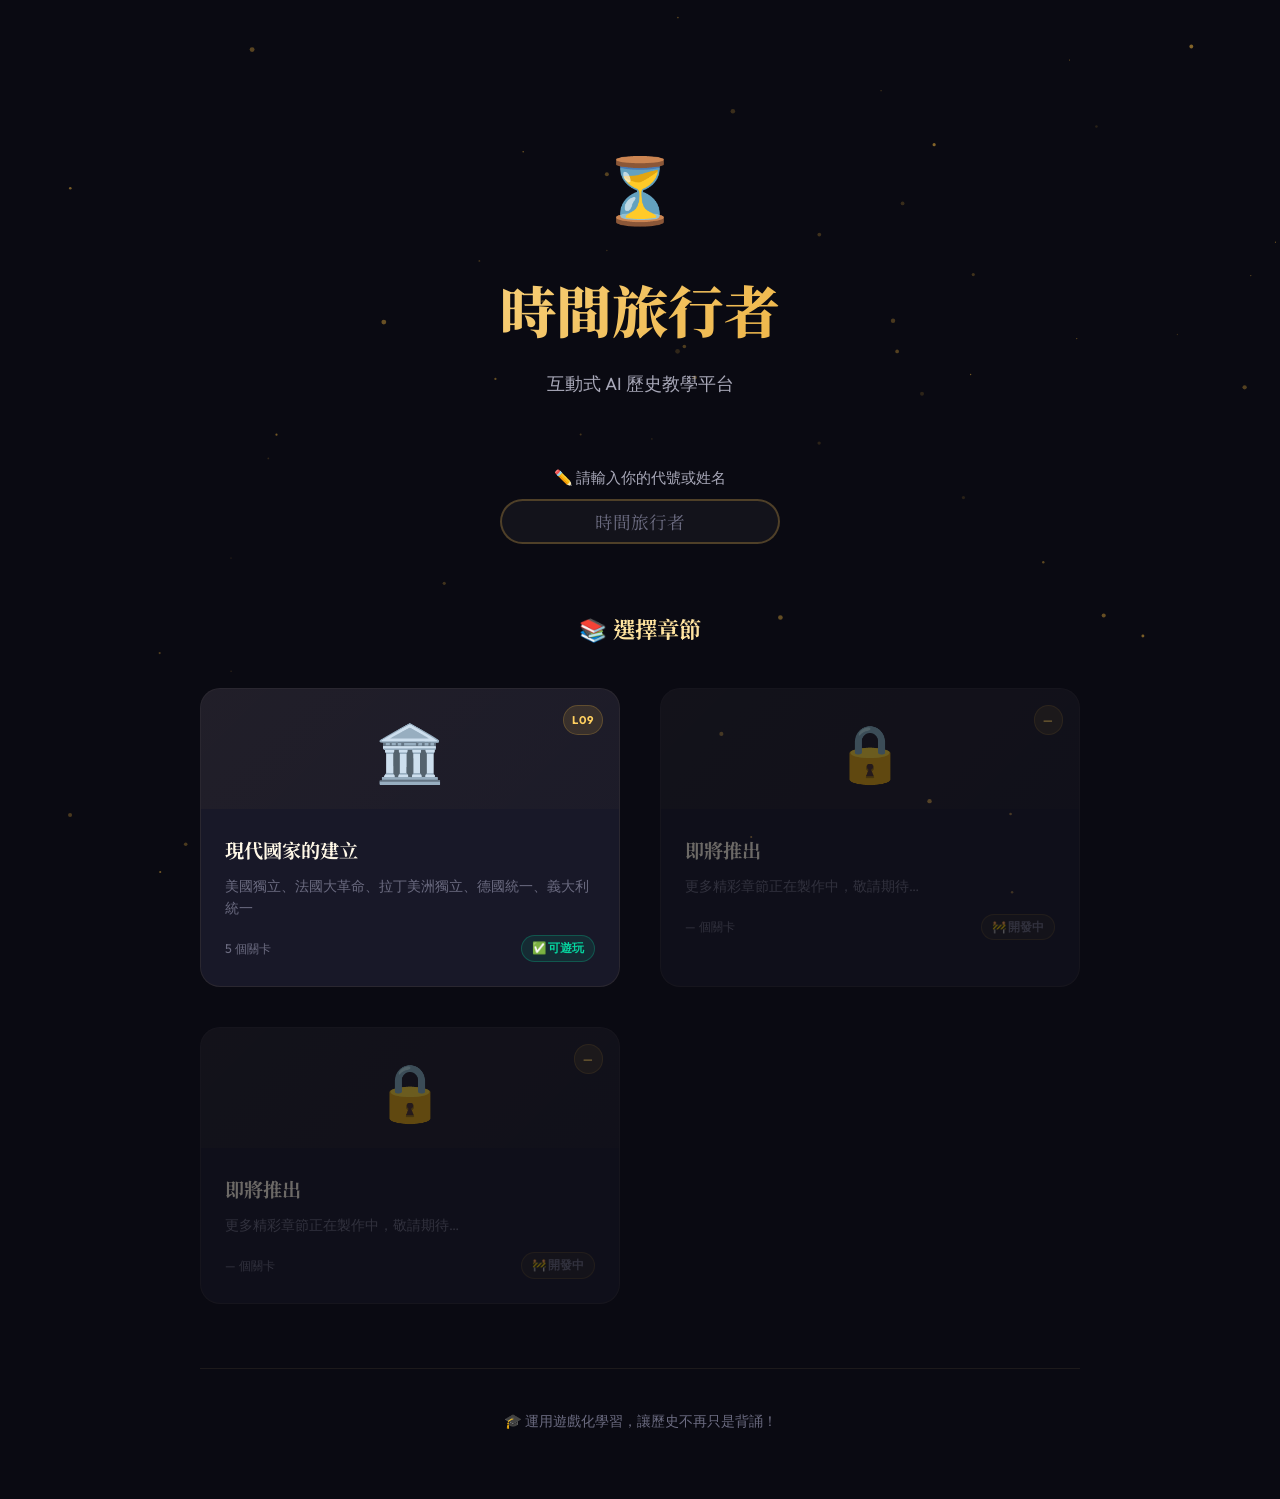
==== index.html @ a6da7f1c "檔案調整" ====
<!DOCTYPE html>
<html lang="zh-TW">
<head>
  <meta charset="UTF-8">
  <meta name="viewport" content="width=device-width, initial-scale=1.0">
  <meta name="description" content="互動式 AI 歷史教學平台 — 透過遊戲化方式學習歷史，選擇你的章節開始冒險！">
  <title>⏳ 時間旅行者 — 互動歷史教學平台</title>
  <link rel="stylesheet" href="style.css">
</head>
<body>

<canvas id="particles-canvas"></canvas>

<div class="portal-page">
  <div class="portal-header">
    <div class="portal-icon">⏳</div>
    <h1 class="portal-title">時間旅行者</h1>
    <p class="portal-subtitle">互動式 AI 歷史教學平台</p>
  </div>

  <div class="portal-username-section">
    <label class="username-label" for="portal-username">✏️ 請輸入你的代號或姓名</label>
    <input type="text" class="username-input" id="portal-username" placeholder="時間旅行者" maxlength="20">
  </div>

  <h2 class="portal-section-title">📚 選擇章節</h2>

  <div class="chapter-grid">
    <a class="chapter-card chapter-available" id="ch01-card" href="#" onclick="enterChapter('ch01.html')">
      <div class="chapter-badge">L09</div>
      <div class="chapter-cover">
        <span class="chapter-emoji">🏛️</span>
      </div>
      <div class="chapter-info">
        <h3 class="chapter-name">現代國家的建立</h3>
        <p class="chapter-desc">美國獨立、法國大革命、拉丁美洲獨立、德國統一、義大利統一</p>
        <div class="chapter-meta">
          <span class="chapter-levels">5 個關卡</span>
          <span class="chapter-status-tag">✅ 可遊玩</span>
        </div>
      </div>
    </a>

    <div class="chapter-card chapter-locked">
      <div class="chapter-badge">—</div>
      <div class="chapter-cover">
        <span class="chapter-emoji">🔒</span>
      </div>
      <div class="chapter-info">
        <h3 class="chapter-name">即將推出</h3>
        <p class="chapter-desc">更多精彩章節正在製作中，敬請期待…</p>
        <div class="chapter-meta">
          <span class="chapter-levels">— 個關卡</span>
          <span class="chapter-status-tag coming-soon">🚧 開發中</span>
        </div>
      </div>
    </div>

    <div class="chapter-card chapter-locked">
      <div class="chapter-badge">—</div>
      <div class="chapter-cover">
        <span class="chapter-emoji">🔒</span>
      </div>
      <div class="chapter-info">
        <h3 class="chapter-name">即將推出</h3>
        <p class="chapter-desc">更多精彩章節正在製作中，敬請期待…</p>
        <div class="chapter-meta">
          <span class="chapter-levels">— 個關卡</span>
          <span class="chapter-status-tag coming-soon">🚧 開發中</span>
        </div>
      </div>
    </div>
  </div>

  <div class="portal-footer">
    <p>🎓 運用遊戲化學習，讓歷史不再只是背誦！</p>
  </div>
</div>

<script>
function initParticles() {
  const canvas = document.getElementById('particles-canvas');
  const ctx = canvas.getContext('2d');
  let particles = [];
  function resize() { canvas.width = window.innerWidth; canvas.height = window.innerHeight; }
  resize();
  window.addEventListener('resize', resize);
  class Particle {
    constructor() { this.reset(); }
    reset() {
      this.x = Math.random() * canvas.width;
      this.y = Math.random() * canvas.height;
      this.size = Math.random() * 2 + 0.5;
      this.speedX = (Math.random() - 0.5) * 0.3;
      this.speedY = (Math.random() - 0.5) * 0.3;
      this.opacity = Math.random() * 0.4 + 0.1;
    }
    update() {
      this.x += this.speedX; this.y += this.speedY;
      if (this.x < 0 || this.x > canvas.width) this.speedX *= -1;
      if (this.y < 0 || this.y > canvas.height) this.speedY *= -1;
    }
    draw() {
      ctx.beginPath();
      ctx.arc(this.x, this.y, this.size, 0, Math.PI * 2);
      ctx.fillStyle = `rgba(255, 192, 64, ${this.opacity})`;
      ctx.fill();
    }
  }
  for (let i = 0; i < 60; i++) particles.push(new Particle());
  function animate() {
    ctx.clearRect(0, 0, canvas.width, canvas.height);
    particles.forEach(p => { p.update(); p.draw(); });
    requestAnimationFrame(animate);
  }
  animate();
}

function enterChapter(url) {
  const name = document.getElementById('portal-username').value.trim() || '時間旅行者';
  sessionStorage.setItem('userName', name);
  window.location.href = url;
}

document.addEventListener('DOMContentLoaded', () => {
  initParticles();
  const saved = sessionStorage.getItem('userName');
  if (saved) document.getElementById('portal-username').value = saved;
});
</script>

</body>
</html>
---- style.css ----
/* ===== DESIGN SYSTEM ===== */
@import url('https://fonts.googleapis.com/css2?family=Noto+Serif+TC:wght@400;600;700;900&family=Outfit:wght@300;400;500;600;700&display=swap');

:root {
  /* Colors */
  --bg-deep: #0a0a12;
  --bg-main: #10101c;
  --bg-card: #181828;
  --bg-card-hover: #1e1e32;
  --border-subtle: rgba(255, 215, 140, 0.08);
  --border-glow: rgba(255, 195, 80, 0.25);

  --gold-100: #fff8e7;
  --gold-200: #ffe4a0;
  --gold-300: #ffd060;
  --gold-400: #ffc040;
  --gold-500: #e6a020;
  --gold-600: #b87a10;

  --amber: #ff9f1c;
  --crimson: #e63946;
  --emerald: #06d6a0;
  --sapphire: #118ab2;
  --pearl: #f1faee;
  --smoke: #a8a8b8;
  --mist: #6b6b80;

  /* Typography */
  --font-display: 'Noto Serif TC', serif;
  --font-ui: 'Outfit', sans-serif;

  /* Spacing */
  --space-xs: 0.25rem;
  --space-sm: 0.5rem;
  --space-md: 1rem;
  --space-lg: 1.5rem;
  --space-xl: 2.5rem;
  --space-2xl: 4rem;

  /* Radius */
  --radius-sm: 8px;
  --radius-md: 14px;
  --radius-lg: 20px;
  --radius-pill: 50px;

  /* Shadows */
  --shadow-glow: 0 0 30px rgba(255, 192, 64, 0.12);
  --shadow-card: 0 8px 32px rgba(0, 0, 0, 0.4);
  --shadow-float: 0 16px 48px rgba(0, 0, 0, 0.5);
}

/* ===== RESET & BASE ===== */
*, *::before, *::after { box-sizing: border-box; margin: 0; padding: 0; }

html {
  scroll-behavior: smooth;
  font-size: 16px;
}

body {
  font-family: var(--font-display);
  background: var(--bg-deep);
  color: var(--pearl);
  min-height: 100vh;
  overflow-x: hidden;
  line-height: 1.8;
}

/* ===== PARTICLE CANVAS ===== */
#particles-canvas {
  position: fixed;
  top: 0; left: 0;
  width: 100%; height: 100%;
  z-index: 0;
  pointer-events: none;
}

/* ===== NAVBAR ===== */
.navbar {
  position: fixed;
  top: 0; left: 0; right: 0;
  z-index: 100;
  display: flex;
  align-items: center;
  justify-content: space-between;
  padding: var(--space-sm) var(--space-xl);
  background: rgba(10, 10, 18, 0.85);
  backdrop-filter: blur(16px);
  border-bottom: 1px solid var(--border-subtle);
}

.navbar-brand {
  font-family: var(--font-display);
  font-weight: 900;
  font-size: 1.2rem;
  background: linear-gradient(135deg, var(--gold-300), var(--gold-500));
  -webkit-background-clip: text;
  -webkit-text-fill-color: transparent;
  background-clip: text;
  display: flex;
  align-items: center;
  gap: var(--space-sm);
}

.navbar-brand .icon { -webkit-text-fill-color: initial; font-size: 1.4rem; }

.progress-bar-container {
  flex: 1;
  max-width: 400px;
  margin: 0 var(--space-lg);
  height: 8px;
  background: rgba(255, 255, 255, 0.06);
  border-radius: var(--radius-pill);
  overflow: hidden;
}

.progress-bar-fill {
  height: 100%;
  width: 0%;
  background: linear-gradient(90deg, var(--gold-500), var(--amber), var(--gold-300));
  border-radius: var(--radius-pill);
  transition: width 0.8s cubic-bezier(0.22, 1, 0.36, 1);
  box-shadow: 0 0 12px rgba(255, 192, 64, 0.4);
}

.score-display {
  font-family: var(--font-ui);
  font-weight: 600;
  font-size: 0.95rem;
  color: var(--gold-200);
  display: flex;
  align-items: center;
  gap: var(--space-xs);
}

.score-display .star-icon { font-size: 1.1rem; }

/* ===== SCREEN CONTAINER ===== */
.screen {
  display: none;
  position: relative;
  z-index: 1;
  min-height: 100vh;
  padding-top: 60px;
}
.screen.active { display: block; animation: fadeIn 0.6s ease; }

@keyframes fadeIn {
  from { opacity: 0; transform: translateY(20px); }
  to { opacity: 1; transform: translateY(0); }
}

/* ===== WELCOME SCREEN ===== */
.welcome-screen {
  display: flex;
  flex-direction: column;
  align-items: center;
  justify-content: center;
  min-height: 100vh;
  text-align: center;
  padding: var(--space-xl);
}

.welcome-title {
  font-size: clamp(2.2rem, 6vw, 4.5rem);
  font-weight: 900;
  line-height: 1.3;
  margin-bottom: var(--space-lg);
  background: linear-gradient(135deg, var(--gold-200), var(--gold-400), var(--amber));
  -webkit-background-clip: text;
  -webkit-text-fill-color: transparent;
  background-clip: text;
  text-shadow: none;
  animation: titleGlow 3s ease-in-out infinite alternate;
}

@keyframes titleGlow {
  from { filter: brightness(1); }
  to   { filter: brightness(1.2); }
}

.welcome-subtitle {
  font-size: clamp(1rem, 2.5vw, 1.4rem);
  color: var(--smoke);
  margin-bottom: var(--space-2xl);
  max-width: 600px;
  font-weight: 400;
}

.welcome-badges {
  display: flex;
  gap: var(--space-lg);
  margin-bottom: var(--space-2xl);
  flex-wrap: wrap;
  justify-content: center;
}

.welcome-badge {
  background: var(--bg-card);
  border: 1px solid var(--border-subtle);
  border-radius: var(--radius-md);
  padding: var(--space-md) var(--space-lg);
  display: flex;
  align-items: center;
  gap: var(--space-sm);
  font-family: var(--font-ui);
  font-size: 0.9rem;
  color: var(--smoke);
  transition: all 0.3s ease;
}

.welcome-badge:hover {
  border-color: var(--border-glow);
  transform: translateY(-3px);
  box-shadow: var(--shadow-glow);
}

.welcome-badge .emoji { font-size: 1.5rem; }

.btn-start {
  font-family: var(--font-ui);
  font-weight: 700;
  font-size: 1.15rem;
  padding: var(--space-md) var(--space-2xl);
  background: linear-gradient(135deg, var(--gold-500), var(--amber));
  color: var(--bg-deep);
  border: none;
  border-radius: var(--radius-pill);
  cursor: pointer;
  transition: all 0.3s ease;
  box-shadow: 0 6px 24px rgba(230, 160, 32, 0.3);
  position: relative;
  overflow: hidden;
}

.btn-start::before {
  content: '';
  position: absolute;
  top: -50%; left: -50%;
  width: 200%; height: 200%;
  background: radial-gradient(circle, rgba(255,255,255,0.2), transparent 60%);
  transform: scale(0);
  transition: transform 0.5s ease;
}

.btn-start:hover {
  transform: translateY(-3px) scale(1.02);
  box-shadow: 0 10px 36px rgba(230, 160, 32, 0.45);
}

.btn-start:hover::before { transform: scale(1); }
.btn-start:active { transform: translateY(0) scale(0.98); }

/* ===== USERNAME INPUT ===== */
.username-section {
  margin-bottom: var(--space-xl);
  display: flex;
  flex-direction: column;
  align-items: center;
  gap: var(--space-sm);
}

.username-label {
  font-family: var(--font-ui);
  font-size: 0.95rem;
  color: var(--smoke);
}

.username-input {
  font-family: var(--font-display);
  font-size: 1.1rem;
  font-weight: 600;
  padding: var(--space-sm) var(--space-xl);
  background: rgba(255, 255, 255, 0.04);
  border: 2px solid var(--border-glow);
  border-radius: var(--radius-pill);
  color: var(--gold-200);
  text-align: center;
  width: 280px;
  outline: none;
  transition: all 0.3s ease;
}

.username-input:focus {
  border-color: var(--gold-400);
  background: rgba(255, 192, 64, 0.06);
  box-shadow: 0 0 20px rgba(255, 192, 64, 0.15);
}

.username-input::placeholder {
  color: var(--mist);
  font-weight: 400;
}

/* ===== FINAL CONGRATS ===== */
.final-congrats {
  margin-bottom: var(--space-lg);
}

.final-congrats-line {
  font-size: clamp(1.3rem, 3vw, 1.8rem);
  font-weight: 700;
  color: var(--pearl);
  line-height: 1.6;
}

.final-username {
  color: var(--gold-300);
  font-size: clamp(1.5rem, 3.5vw, 2.2rem);
  font-weight: 900;
  background: linear-gradient(135deg, var(--gold-200), var(--amber));
  -webkit-background-clip: text;
  -webkit-text-fill-color: transparent;
  background-clip: text;
  padding: 0 var(--space-xs);
}

/* ===== LEVEL SCREEN ===== */
.level-screen {
  max-width: 960px;
  margin: 0 auto;
  padding: 80px var(--space-xl) var(--space-2xl);
}

.level-header {
  text-align: center;
  margin-bottom: var(--space-lg);
}

/* ===== STEP SYSTEM ===== */
.level-step {
  display: none;
  animation: stepFadeIn 0.4s ease;
}

.level-step.active {
  display: block;
}

@keyframes stepFadeIn {
  from { opacity: 0; transform: translateY(16px); }
  to { opacity: 1; transform: translateY(0); }
}

.step-indicator {
  display: flex;
  justify-content: center;
  gap: 8px;
  margin-bottom: var(--space-xl);
}

.step-dot {
  width: 10px;
  height: 10px;
  border-radius: 50%;
  background: rgba(255, 255, 255, 0.12);
  border: 1px solid rgba(255, 255, 255, 0.15);
  transition: all 0.3s ease;
}

.step-dot.active {
  background: var(--gold-400);
  border-color: var(--gold-300);
  box-shadow: 0 0 8px rgba(255, 192, 64, 0.4);
  transform: scale(1.3);
}

.step-dot.done {
  background: var(--emerald);
  border-color: var(--emerald);
}

.btn-step-next {
  display: block;
  width: 100%;
  max-width: 320px;
  margin: var(--space-xl) auto 0;
  font-family: var(--font-ui);
  font-weight: 600;
  font-size: 1.05rem;
  padding: var(--space-md) var(--space-xl);
  background: linear-gradient(135deg, var(--gold-500), var(--amber));
  border: none;
  border-radius: var(--radius-pill);
  color: var(--bg-deep);
  cursor: pointer;
  transition: all 0.3s ease;
}

.btn-step-next:hover {
  transform: translateY(-3px);
  box-shadow: 0 8px 24px rgba(255, 192, 64, 0.3);
}

.level-tag {
  display: inline-block;
  font-family: var(--font-ui);
  font-weight: 600;
  font-size: 0.8rem;
  text-transform: uppercase;
  letter-spacing: 2px;
  color: var(--gold-400);
  background: rgba(255, 192, 64, 0.08);
  padding: var(--space-xs) var(--space-lg);
  border-radius: var(--radius-pill);
  border: 1px solid rgba(255, 192, 64, 0.15);
  margin-bottom: var(--space-md);
}

.level-title {
  font-size: clamp(1.8rem, 4vw, 2.8rem);
  font-weight: 900;
  margin-bottom: var(--space-sm);
  color: var(--gold-100);
}

.level-era {
  font-family: var(--font-ui);
  font-size: 1rem;
  color: var(--mist);
}

/* ===== STORY SECTION ===== */
.story-section {
  background: var(--bg-card);
  border: 1px solid var(--border-subtle);
  border-radius: var(--radius-lg);
  padding: var(--space-xl);
  margin-bottom: var(--space-xl);
  position: relative;
  overflow: hidden;
}

.story-section::before {
  content: '';
  position: absolute;
  top: 0; left: 0;
  width: 100%; height: 3px;
  background: linear-gradient(90deg, transparent, var(--gold-500), transparent);
}

.story-section h3 {
  font-size: 1.3rem;
  font-weight: 700;
  margin-bottom: var(--space-md);
  color: var(--gold-200);
  display: flex;
  align-items: center;
  gap: var(--space-sm);
}

.story-text {
  color: var(--smoke);
  font-size: 1.05rem;
  line-height: 2;
  margin-bottom: var(--space-lg);
}

.story-text strong { color: var(--gold-300); font-weight: 600; }

.story-images {
  display: grid;
  grid-template-columns: repeat(auto-fit, minmax(240px, 1fr));
  gap: var(--space-lg);
  margin-top: var(--space-lg);
}

.story-image-card {
  position: relative;
  border-radius: var(--radius-md);
  overflow: hidden;
  border: 1px solid var(--border-subtle);
  transition: all 0.4s ease;
  cursor: pointer;
}

.story-image-card:hover {
  transform: translateY(-4px);
  border-color: var(--border-glow);
  box-shadow: var(--shadow-glow);
}

.story-image-card img {
  width: 100%;
  height: 200px;
  object-fit: cover;
  display: block;
  transition: transform 0.4s ease;
}

.story-image-card:hover img { transform: scale(1.05); }

.story-image-caption {
  background: rgba(10, 10, 18, 0.9);
  padding: var(--space-sm) var(--space-md);
  font-family: var(--font-ui);
  font-size: 0.82rem;
  color: var(--smoke);
  border-top: 1px solid var(--border-subtle);
}

/* ===== CHALLENGE SECTION ===== */
.challenge-section {
  margin-top: var(--space-xl);
}

.challenge-title {
  font-size: 1.3rem;
  font-weight: 700;
  color: var(--gold-200);
  margin-bottom: var(--space-lg);
  display: flex;
  align-items: center;
  gap: var(--space-sm);
}

/* Quiz Question */
.quiz-card {
  background: var(--bg-card);
  border: 1px solid var(--border-subtle);
  border-radius: var(--radius-lg);
  padding: var(--space-xl);
  margin-bottom: var(--space-lg);
  transition: all 0.3s ease;
}

.quiz-number {
  font-family: var(--font-ui);
  font-weight: 700;
  font-size: 0.75rem;
  color: var(--gold-400);
  text-transform: uppercase;
  letter-spacing: 1.5px;
  margin-bottom: var(--space-sm);
}

.quiz-question {
  font-size: 1.15rem;
  font-weight: 600;
  color: var(--pearl);
  margin-bottom: var(--space-lg);
  line-height: 1.7;
}

.quiz-options {
  display: flex;
  flex-direction: column;
  gap: var(--space-sm);
}

.quiz-option {
  font-family: var(--font-display);
  font-size: 1rem;
  padding: var(--space-md) var(--space-lg);
  background: rgba(255, 255, 255, 0.03);
  border: 1px solid var(--border-subtle);
  border-radius: var(--radius-md);
  color: var(--smoke);
  cursor: pointer;
  transition: all 0.25s ease;
  text-align: left;
  display: flex;
  align-items: center;
  gap: var(--space-md);
}

.quiz-option:hover:not(.correct):not(.wrong):not(:disabled) {
  background: rgba(255, 192, 64, 0.06);
  border-color: var(--border-glow);
  color: var(--pearl);
  transform: translateX(6px);
}

.quiz-option .option-letter {
  font-family: var(--font-ui);
  font-weight: 700;
  font-size: 0.85rem;
  width: 32px; height: 32px;
  display: flex;
  align-items: center;
  justify-content: center;
  border-radius: 50%;
  background: rgba(255, 255, 255, 0.05);
  color: var(--mist);
  flex-shrink: 0;
  transition: all 0.25s ease;
}

.quiz-option:hover:not(.correct):not(.wrong):not(:disabled) .option-letter {
  background: rgba(255, 192, 64, 0.15);
  color: var(--gold-300);
}

.quiz-option.correct {
  background: rgba(6, 214, 160, 0.1);
  border-color: var(--emerald);
  color: var(--emerald);
  animation: correctPulse 0.5s ease;
}

.quiz-option.correct .option-letter {
  background: var(--emerald);
  color: var(--bg-deep);
}

.quiz-option.wrong {
  background: rgba(230, 57, 70, 0.1);
  border-color: var(--crimson);
  color: var(--crimson);
  animation: wrongShake 0.4s ease;
}

.quiz-option.wrong .option-letter {
  background: var(--crimson);
  color: white;
}

@keyframes correctPulse {
  0%, 100% { transform: scale(1); }
  50% { transform: scale(1.02); }
}

@keyframes wrongShake {
  0%, 100% { transform: translateX(0); }
  20% { transform: translateX(-8px); }
  40% { transform: translateX(8px); }
  60% { transform: translateX(-4px); }
  80% { transform: translateX(4px); }
}

.quiz-explanation {
  margin-top: var(--space-md);
  padding: var(--space-md) var(--space-lg);
  background: rgba(255, 192, 64, 0.04);
  border-left: 3px solid var(--gold-500);
  border-radius: 0 var(--radius-sm) var(--radius-sm) 0;
  font-size: 0.95rem;
  color: var(--smoke);
  line-height: 1.7;
  display: none;
  animation: fadeIn 0.4s ease;
}

.quiz-explanation.show { display: block; }

/* ===== SORTING GAME ===== */
.sort-container {
  background: var(--bg-card);
  border: 1px solid var(--border-subtle);
  border-radius: var(--radius-lg);
  padding: var(--space-xl);
  margin-bottom: var(--space-lg);
}

.sort-instruction {
  font-size: 1rem;
  color: var(--smoke);
  margin-bottom: var(--space-lg);
}

.sort-items {
  display: flex;
  flex-direction: column;
  gap: var(--space-sm);
  min-height: 80px;
}

.sort-item {
  font-family: var(--font-display);
  font-size: 0.95rem;
  padding: var(--space-md) var(--space-lg);
  background: rgba(255, 255, 255, 0.03);
  border: 1px solid var(--border-subtle);
  border-radius: var(--radius-md);
  color: var(--smoke);
  cursor: grab;
  transition: all 0.25s ease;
  user-select: none;
  display: flex;
  align-items: center;
  gap: var(--space-md);
}

.sort-item:hover {
  background: rgba(255, 192, 64, 0.06);
  border-color: var(--border-glow);
}

.sort-item.dragging {
  opacity: 0.5;
  border-color: var(--gold-400);
  background: rgba(255, 192, 64, 0.1);
}

.sort-item .drag-handle {
  font-size: 1.1rem;
  color: var(--mist);
  cursor: grab;
}

.sort-item.correct-pos {
  background: rgba(6, 214, 160, 0.1);
  border-color: var(--emerald);
}

.sort-item.wrong-pos {
  background: rgba(230, 57, 70, 0.1);
  border-color: var(--crimson);
}

.btn-check-sort {
  font-family: var(--font-ui);
  font-weight: 600;
  padding: var(--space-sm) var(--space-xl);
  background: rgba(255, 192, 64, 0.1);
  border: 1px solid var(--gold-500);
  border-radius: var(--radius-pill);
  color: var(--gold-300);
  cursor: pointer;
  margin-top: var(--space-lg);
  transition: all 0.3s ease;
  font-size: 0.95rem;
}

.btn-check-sort:hover {
  background: rgba(255, 192, 64, 0.2);
  transform: translateY(-2px);
}

/* ===== MATCHING GAME ===== */
.match-container {
  background: var(--bg-card);
  border: 1px solid var(--border-subtle);
  border-radius: var(--radius-lg);
  padding: var(--space-xl);
  margin-bottom: var(--space-lg);
}

.match-grid {
  display: grid;
  grid-template-columns: 1fr auto 1fr;
  gap: var(--space-sm) var(--space-md);
  align-items: center;
}

.match-left, .match-right {
  display: flex;
  flex-direction: column;
  gap: var(--space-sm);
}

.match-connector {
  display: flex;
  flex-direction: column;
  gap: var(--space-sm);
  align-items: center;
}

.match-item {
  font-family: var(--font-display);
  font-size: 0.92rem;
  padding: var(--space-sm) var(--space-md);
  background: rgba(255, 255, 255, 0.03);
  border: 2px solid var(--border-subtle);
  border-radius: var(--radius-md);
  color: var(--smoke);
  cursor: pointer;
  transition: all 0.25s ease;
  text-align: center;
  min-height: 48px;
  display: flex;
  align-items: center;
  justify-content: center;
}

.match-item:hover:not(.matched) {
  border-color: var(--border-glow);
  background: rgba(255, 192, 64, 0.06);
}

.match-item.selected {
  border-color: var(--gold-400);
  background: rgba(255, 192, 64, 0.12);
  color: var(--gold-200);
  box-shadow: 0 0 16px rgba(255, 192, 64, 0.15);
}

.match-item.matched {
  border-color: var(--emerald);
  background: rgba(6, 214, 160, 0.1);
  color: var(--emerald);
  cursor: default;
}

.match-item.wrong-match {
  animation: wrongShake 0.4s ease;
  border-color: var(--crimson);
  background: rgba(230, 57, 70, 0.1);
}

/* ===== BUTTONS ===== */
.btn-next-level {
  display: none;
  font-family: var(--font-ui);
  font-weight: 700;
  font-size: 1.05rem;
  padding: var(--space-md) var(--space-2xl);
  background: linear-gradient(135deg, var(--emerald), #05c090);
  color: var(--bg-deep);
  border: none;
  border-radius: var(--radius-pill);
  cursor: pointer;
  margin: var(--space-xl) auto;
  transition: all 0.3s ease;
  box-shadow: 0 6px 24px rgba(6, 214, 160, 0.25);
}

.btn-next-level.show { display: block; animation: fadeIn 0.5s ease; }

.btn-next-level:hover {
  transform: translateY(-3px);
  box-shadow: 0 10px 36px rgba(6, 214, 160, 0.4);
}

/* ===== LEVEL COMPLETE OVERLAY ===== */
.level-complete-overlay {
  display: none;
  position: fixed;
  top: 0; left: 0;
  width: 100%; height: 100%;
  background: rgba(10, 10, 18, 0.92);
  backdrop-filter: blur(12px);
  z-index: 200;
  align-items: center;
  justify-content: center;
}

.level-complete-overlay.show {
  display: flex;
  animation: fadeIn 0.5s ease;
}

.level-complete-content {
  text-align: center;
  max-width: 480px;
  padding: var(--space-2xl);
}

.level-complete-icon {
  font-size: 4rem;
  margin-bottom: var(--space-lg);
  animation: bounceIn 0.6s ease;
}

@keyframes bounceIn {
  0% { transform: scale(0); }
  50% { transform: scale(1.2); }
  100% { transform: scale(1); }
}

.level-complete-title {
  font-size: 2rem;
  font-weight: 900;
  color: var(--gold-200);
  margin-bottom: var(--space-sm);
}

.level-complete-score {
  font-family: var(--font-ui);
  font-size: 1.1rem;
  color: var(--smoke);
  margin-bottom: var(--space-xl);
}

.stars-earned {
  display: flex;
  justify-content: center;
  gap: var(--space-sm);
  margin-bottom: var(--space-xl);
}

.star {
  font-size: 2.5rem;
  transition: all 0.3s ease;
  animation: starPop 0.4s ease forwards;
  opacity: 0;
}

.star:nth-child(1) { animation-delay: 0.2s; }
.star:nth-child(2) { animation-delay: 0.4s; }
.star:nth-child(3) { animation-delay: 0.6s; }

@keyframes starPop {
  0% { transform: scale(0) rotate(-180deg); opacity: 0; }
  100% { transform: scale(1) rotate(0deg); opacity: 1; }
}

.btn-continue {
  font-family: var(--font-ui);
  font-weight: 700;
  font-size: 1.05rem;
  padding: var(--space-md) var(--space-2xl);
  background: linear-gradient(135deg, var(--gold-500), var(--amber));
  color: var(--bg-deep);
  border: none;
  border-radius: var(--radius-pill);
  cursor: pointer;
  transition: all 0.3s ease;
  box-shadow: 0 6px 24px rgba(230, 160, 32, 0.3);
}

.btn-continue:hover {
  transform: translateY(-3px);
  box-shadow: 0 10px 36px rgba(230, 160, 32, 0.45);
}

/* ===== FINAL SCREEN ===== */
.final-screen {
  display: flex;
  flex-direction: column;
  align-items: center;
  justify-content: center;
  min-height: 100vh;
  text-align: center;
  padding: var(--space-xl);
}

.trophy-icon {
  font-size: 6rem;
  margin-bottom: var(--space-lg);
  animation: trophyGlow 2s ease-in-out infinite alternate;
}

@keyframes trophyGlow {
  from { filter: drop-shadow(0 0 20px rgba(255, 192, 64, 0.3)); transform: scale(1); }
  to   { filter: drop-shadow(0 0 40px rgba(255, 192, 64, 0.6)); transform: scale(1.05); }
}

.final-title {
  font-size: clamp(2rem, 5vw, 3.5rem);
  font-weight: 900;
  background: linear-gradient(135deg, var(--gold-200), var(--gold-400));
  -webkit-background-clip: text;
  -webkit-text-fill-color: transparent;
  background-clip: text;
  margin-bottom: var(--space-md);
}

.final-stats {
  display: flex;
  gap: var(--space-xl);
  margin: var(--space-xl) 0;
  flex-wrap: wrap;
  justify-content: center;
}

.stat-card {
  background: var(--bg-card);
  border: 1px solid var(--border-subtle);
  border-radius: var(--radius-md);
  padding: var(--space-lg) var(--space-xl);
  min-width: 140px;
}

.stat-value {
  font-family: var(--font-ui);
  font-size: 2rem;
  font-weight: 700;
  color: var(--gold-300);
}

.stat-label {
  font-family: var(--font-ui);
  font-size: 0.85rem;
  color: var(--mist);
  margin-top: var(--space-xs);
}

.btn-restart {
  font-family: var(--font-ui);
  font-weight: 700;
  font-size: 1.05rem;
  padding: var(--space-md) var(--space-2xl);
  background: transparent;
  border: 2px solid var(--gold-500);
  border-radius: var(--radius-pill);
  color: var(--gold-300);
  cursor: pointer;
  transition: all 0.3s ease;
  margin-top: var(--space-lg);
}

.btn-restart:hover {
  background: rgba(255, 192, 64, 0.1);
  transform: translateY(-3px);
}

.btn-back-portal {
  font-family: var(--font-ui);
  font-weight: 600;
  font-size: 0.95rem;
  padding: var(--space-sm) var(--space-xl);
  background: transparent;
  border: 1px solid var(--mist);
  border-radius: var(--radius-pill);
  color: var(--mist);
  cursor: pointer;
  transition: all 0.3s ease;
  margin-top: var(--space-md);
}

.btn-back-portal:hover {
  border-color: var(--gold-400);
  color: var(--gold-300);
  background: rgba(255, 192, 64, 0.08);
  transform: translateY(-2px);
}

/* ===== PORTAL PAGE ===== */
.portal-page {
  max-width: 960px;
  margin: 0 auto;
  padding: var(--space-2xl) var(--space-xl);
  position: relative;
  z-index: 1;
  min-height: 100vh;
}

.portal-header {
  text-align: center;
  margin-bottom: var(--space-2xl);
  padding-top: var(--space-2xl);
}

.portal-icon {
  font-size: 4rem;
  margin-bottom: var(--space-md);
  animation: trophyGlow 2s ease-in-out infinite alternate;
}

.portal-title {
  font-size: clamp(2.2rem, 5vw, 3.5rem);
  font-weight: 900;
  background: linear-gradient(135deg, var(--gold-200), var(--gold-500));
  -webkit-background-clip: text;
  -webkit-text-fill-color: transparent;
  background-clip: text;
  margin-bottom: var(--space-sm);
}

.portal-subtitle {
  font-family: var(--font-ui);
  font-size: 1.1rem;
  color: var(--smoke);
}

.portal-username-section {
  display: flex;
  flex-direction: column;
  align-items: center;
  gap: var(--space-sm);
  margin-bottom: var(--space-2xl);
}

.portal-section-title {
  font-size: 1.4rem;
  font-weight: 700;
  color: var(--gold-200);
  margin-bottom: var(--space-xl);
  text-align: center;
}

.chapter-grid {
  display: grid;
  grid-template-columns: repeat(auto-fit, minmax(280px, 1fr));
  gap: var(--space-xl);
  margin-bottom: var(--space-2xl);
}

.chapter-card {
  background: var(--bg-card);
  border: 1px solid var(--border-subtle);
  border-radius: var(--radius-lg);
  overflow: hidden;
  transition: all 0.35s ease;
  text-decoration: none;
  color: inherit;
  display: block;
  position: relative;
}

.chapter-available:hover {
  border-color: var(--border-glow);
  transform: translateY(-6px);
  box-shadow: 0 16px 48px rgba(255, 192, 64, 0.12);
}

.chapter-locked {
  opacity: 0.4;
  cursor: not-allowed;
}

.chapter-badge {
  position: absolute;
  top: var(--space-md);
  right: var(--space-md);
  font-family: var(--font-ui);
  font-weight: 700;
  font-size: 0.7rem;
  letter-spacing: 1px;
  text-transform: uppercase;
  padding: var(--space-xs) var(--space-sm);
  background: rgba(255, 192, 64, 0.12);
  border: 1px solid rgba(255, 192, 64, 0.2);
  border-radius: var(--radius-pill);
  color: var(--gold-300);
}

.chapter-cover {
  display: flex;
  align-items: center;
  justify-content: center;
  height: 120px;
  background: linear-gradient(135deg, rgba(255, 192, 64, 0.04), rgba(255, 192, 64, 0.02));
}

.chapter-emoji {
  font-size: 3.5rem;
}

.chapter-info {
  padding: var(--space-lg);
}

.chapter-name {
  font-size: 1.2rem;
  font-weight: 700;
  color: var(--gold-100);
  margin-bottom: var(--space-sm);
}

.chapter-desc {
  font-family: var(--font-ui);
  font-size: 0.85rem;
  color: var(--mist);
  line-height: 1.6;
  margin-bottom: var(--space-md);
}

.chapter-meta {
  display: flex;
  justify-content: space-between;
  align-items: center;
}

.chapter-levels {
  font-family: var(--font-ui);
  font-size: 0.78rem;
  color: var(--mist);
}

.chapter-status-tag {
  font-family: var(--font-ui);
  font-size: 0.72rem;
  font-weight: 600;
  padding: 2px 10px;
  border-radius: var(--radius-pill);
  background: rgba(6, 214, 160, 0.1);
  border: 1px solid rgba(6, 214, 160, 0.25);
  color: var(--emerald);
}

.chapter-status-tag.coming-soon {
  background: rgba(255, 192, 64, 0.06);
  border-color: rgba(255, 192, 64, 0.15);
  color: var(--mist);
}

.portal-footer {
  text-align: center;
  font-family: var(--font-ui);
  font-size: 0.9rem;
  color: var(--mist);
  padding-top: var(--space-xl);
  border-top: 1px solid var(--border-subtle);
}

/* ===== IMAGE LIGHTBOX ===== */
.lightbox {
  display: none;
  position: fixed;
  top: 0; left: 0;
  width: 100%; height: 100%;
  background: rgba(0, 0, 0, 0.92);
  backdrop-filter: blur(8px);
  z-index: 300;
  align-items: center;
  justify-content: center;
  cursor: zoom-out;
}

.lightbox.show { display: flex; animation: fadeIn 0.3s ease; }

.lightbox img {
  max-width: 90%;
  max-height: 85vh;
  border-radius: var(--radius-md);
  box-shadow: var(--shadow-float);
}

.lightbox-caption {
  position: absolute;
  bottom: 30px;
  left: 50%;
  transform: translateX(-50%);
  font-size: 0.95rem;
  color: var(--smoke);
  background: rgba(10, 10, 18, 0.8);
  padding: var(--space-sm) var(--space-lg);
  border-radius: var(--radius-pill);
  max-width: 80%;
  text-align: center;
}

/* ===== RESPONSIVE ===== */
@media (max-width: 768px) {
  .navbar { padding: var(--space-sm) var(--space-md); }
  .navbar-brand { font-size: 1rem; }
  .progress-bar-container { max-width: 150px; }

  .level-screen { padding: 80px var(--space-md) var(--space-xl); }

  .story-section { padding: var(--space-lg); }
  .story-images { grid-template-columns: 1fr; }

  .match-grid { grid-template-columns: 1fr; gap: var(--space-sm); }

  .final-stats { flex-direction: column; align-items: center; }

  .welcome-badges { flex-direction: column; align-items: center; }
}

/* ===== CONFETTI ===== */
.confetti-piece {
  position: fixed;
  width: 10px;
  height: 10px;
  z-index: 250;
  animation: confettiFall 3s ease-in forwards;
  pointer-events: none;
}

@keyframes confettiFall {
  0% { transform: translateY(-100vh) rotate(0deg); opacity: 1; }
  100% { transform: translateY(100vh) rotate(720deg); opacity: 0; }
}

/* ===== DRAG-DROP FILL ===== */
.fill-blank-card {
  background: var(--bg-card);
  border: 1px solid var(--border-subtle);
  border-radius: var(--radius-lg);
  padding: var(--space-xl);
  margin-bottom: var(--space-lg);
}

.fill-blank-sentence {
  font-size: 1.1rem;
  line-height: 2.4;
  color: var(--smoke);
  margin-bottom: var(--space-lg);
}

/* Drag chips container */
.drag-options {
  display: flex;
  flex-wrap: wrap;
  gap: var(--space-sm);
  margin-bottom: var(--space-xl);
  padding: var(--space-md);
  background: rgba(255, 255, 255, 0.02);
  border: 1px dashed var(--border-subtle);
  border-radius: var(--radius-md);
  min-height: 50px;
  justify-content: center;
}

.drag-chip {
  font-family: var(--font-display);
  font-size: 1rem;
  font-weight: 600;
  padding: var(--space-sm) var(--space-lg);
  background: rgba(255, 192, 64, 0.08);
  border: 1px solid var(--gold-500);
  border-radius: var(--radius-pill);
  color: var(--gold-200);
  cursor: grab;
  transition: all 0.25s ease;
  user-select: none;
}

.drag-chip:hover:not(.chip-used) {
  background: rgba(255, 192, 64, 0.15);
  transform: translateY(-2px);
  box-shadow: 0 4px 16px rgba(255, 192, 64, 0.15);
}

.drag-chip.chip-selected {
  background: rgba(255, 192, 64, 0.2);
  border-color: var(--gold-300);
  box-shadow: 0 0 16px rgba(255, 192, 64, 0.25);
  transform: scale(1.05);
}

.drag-chip.chip-used {
  opacity: 0.25;
  cursor: default;
  transform: scale(0.95);
}

.drag-chip.dragging {
  opacity: 0.5;
}

/* Drop zones in text */
.drop-zone {
  display: inline-block;
  min-width: 80px;
  padding: var(--space-xs) var(--space-md);
  background: rgba(255, 255, 255, 0.04);
  border: 2px dashed var(--gold-500);
  border-radius: var(--radius-sm);
  color: var(--mist);
  text-align: center;
  transition: all 0.25s ease;
  cursor: pointer;
  vertical-align: middle;
  font-weight: 600;
}

.drop-zone.drop-hover {
  border-color: var(--gold-300);
  background: rgba(255, 192, 64, 0.1);
  box-shadow: 0 0 12px rgba(255, 192, 64, 0.2);
}

.drop-zone.filled {
  border-style: solid;
  color: var(--gold-200);
  background: rgba(255, 192, 64, 0.08);
}

.drop-zone.correct-drop {
  border-color: var(--emerald);
  background: rgba(6, 214, 160, 0.1);
  color: var(--emerald);
  border-style: solid;
}

.drop-zone.wrong-drop {
  border-color: var(--crimson);
  background: rgba(230, 57, 70, 0.1);
  color: var(--crimson);
  animation: wrongShake 0.4s ease;
}

.btn-check-fill {
  font-family: var(--font-ui);
  font-weight: 600;
  padding: var(--space-sm) var(--space-xl);
  background: rgba(255, 192, 64, 0.1);
  border: 1px solid var(--gold-500);
  border-radius: var(--radius-pill);
  color: var(--gold-300);
  cursor: pointer;
  transition: all 0.3s ease;
  font-size: 0.95rem;
}

.btn-check-fill:hover {
  background: rgba(255, 192, 64, 0.2);
  transform: translateY(-2px);
}

/* ===== SORT YEAR REVEAL ===== */
.sort-year {
  font-family: var(--font-ui);
  font-weight: 600;
  color: var(--gold-400);
  margin-left: var(--space-xs);
  animation: fadeIn 0.4s ease;
}

/* ===== TOOLTIP ===== */
.score-popup {
  position: fixed;
  z-index: 250;
  font-family: var(--font-ui);
  font-weight: 700;
  font-size: 1.5rem;
  color: var(--gold-300);
  pointer-events: none;
  animation: scoreFloat 1.2s ease forwards;
}

@keyframes scoreFloat {
  0% { transform: translateY(0) scale(0.5); opacity: 0; }
  20% { transform: translateY(-20px) scale(1.2); opacity: 1; }
  100% { transform: translateY(-80px) scale(1); opacity: 0; }
}
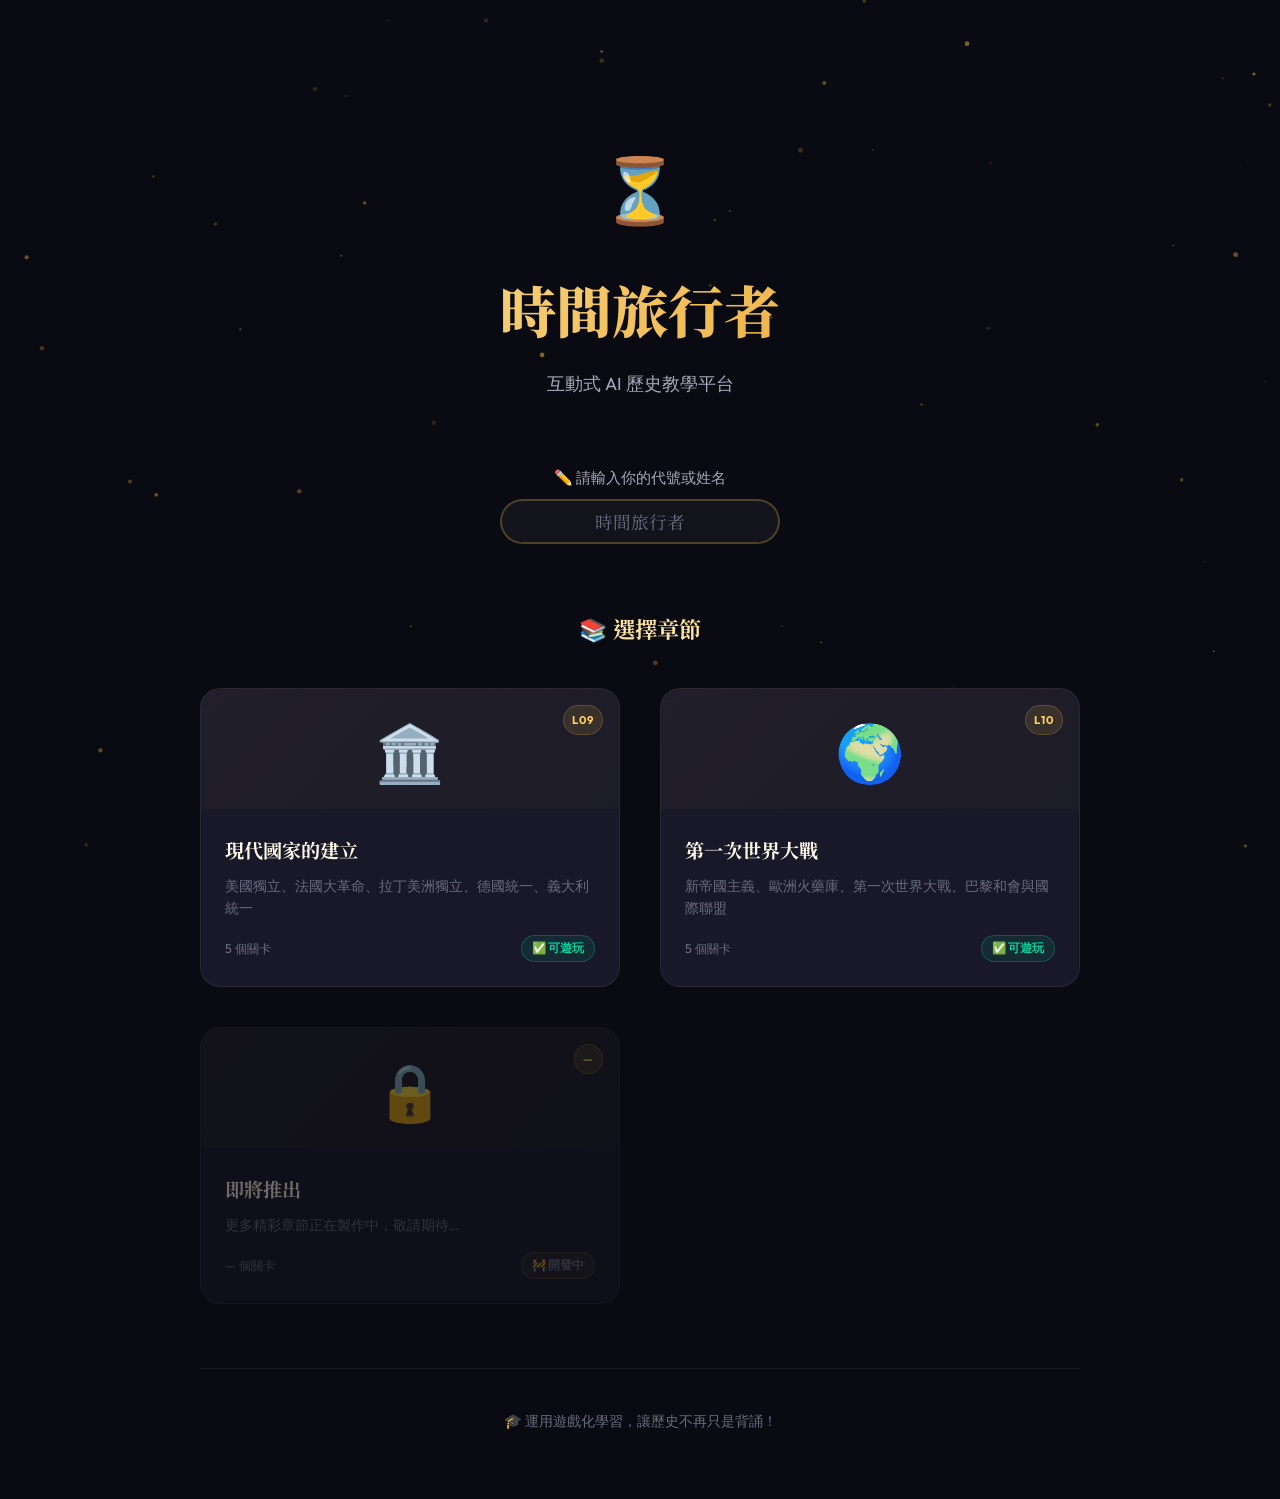
==== commit 56a55c92: "製作第二章節" ====
--- a/index.html
+++ b/index.html
@@ -41,20 +41,20 @@
       </div>
     </a>
 
-    <div class="chapter-card chapter-locked">
-      <div class="chapter-badge">—</div>
+    <a class="chapter-card chapter-available" id="ch02-card" href="#" onclick="enterChapter('ch02.html')">
+      <div class="chapter-badge">L10</div>
       <div class="chapter-cover">
-        <span class="chapter-emoji">🔒</span>
+        <span class="chapter-emoji">🌍</span>
       </div>
       <div class="chapter-info">
-        <h3 class="chapter-name">即將推出</h3>
-        <p class="chapter-desc">更多精彩章節正在製作中，敬請期待…</p>
+        <h3 class="chapter-name">第一次世界大戰</h3>
+        <p class="chapter-desc">新帝國主義、歐洲火藥庫、第一次世界大戰、巴黎和會與國際聯盟</p>
         <div class="chapter-meta">
-          <span class="chapter-levels">— 個關卡</span>
-          <span class="chapter-status-tag coming-soon">🚧 開發中</span>
+          <span class="chapter-levels">5 個關卡</span>
+          <span class="chapter-status-tag">✅ 可遊玩</span>
         </div>
       </div>
-    </div>
+    </a>
 
     <div class="chapter-card chapter-locked">
       <div class="chapter-badge">—</div>
--- a/style.css
+++ b/style.css
@@ -1408,3 +1408,216 @@
   20% { transform: translateY(-20px) scale(1.2); opacity: 1; }
   100% { transform: translateY(-80px) scale(1); opacity: 0; }
 }
+
+/* ===== MAP DRAG-DROP GAME ===== */
+.map-challenge-card {
+  background: var(--bg-card);
+  border: 1px solid var(--border-subtle);
+  border-radius: var(--radius-lg);
+  padding: var(--space-xl);
+  margin-bottom: var(--space-lg);
+}
+
+.map-container {
+  position: relative;
+  width: 100%;
+  max-width: 600px;
+  margin: var(--space-xl) auto;
+  border-radius: var(--radius-md);
+  overflow: hidden;
+  border: 1px solid var(--border-subtle);
+  background: rgba(0, 0, 0, 0.2);
+}
+
+.map-container img {
+  width: 100%;
+  display: block;
+}
+
+.map-drop-zone {
+  position: absolute;
+  width: 90px;
+  height: 40px;
+  background: transparent;
+  border: none;
+  display: flex;
+  align-items: center;
+  justify-content: center;
+  color: transparent;
+  font-family: var(--font-ui);
+  font-size: 0.8rem;
+  font-weight: 700;
+  transition: all 0.3s ease;
+  transform: translate(-50%, -50%);
+  z-index: 10;
+  cursor: pointer;
+}
+
+.map-drop-zone:hover, .map-drop-zone.drop-hover {
+  background: transparent;
+  border-color: transparent;
+}
+
+.map-drop-zone.filled {
+  border: none;
+  background: transparent;
+  color: #d32f2f; /* 暗紅色更顯眼 */
+  font-family: var(--font-display);
+  font-size: 1.15rem;
+  font-weight: 900;
+}
+
+.map-drop-zone.correct-drop {
+  border: none;
+  background: transparent;
+  color: #2e7d32; /* 暗綠色代表正確 */
+}
+
+.map-drop-zone.wrong-drop {
+  border: none;
+  background: transparent;
+  color: #c62828;
+  animation: wrongShake 0.4s ease;
+}
+
+/* Hardcoded map spots for c2-l1 based on typical Asia map */
+#map-drop-india { top: 37.5%; left: 24.5%; }
+#map-drop-vietnam { top: 46.5%; left: 54.5%; }
+#map-drop-indonesia { top: 74%; left: 53.5%; }
+#map-drop-philippines { top: 46.5%; left: 69%; }
+
+
+/* ===== CATEGORIZE DRAG-DROP GAME ===== */
+.categorize-card {
+  background: var(--bg-card);
+  border: 1px solid var(--border-subtle);
+  border-radius: var(--radius-lg);
+  padding: var(--space-xl);
+  margin-bottom: var(--space-lg);
+}
+
+.category-zones {
+  display: grid;
+  grid-template-columns: 1fr 1fr;
+  gap: var(--space-lg);
+  margin-top: var(--space-xl);
+}
+
+.category-zone {
+  background: rgba(0, 0, 0, 0.2);
+  border: 1px solid rgba(255, 255, 255, 0.05);
+  border-radius: var(--radius-lg);
+  padding: var(--space-lg);
+}
+
+.category-zone h4 {
+  font-size: 1.2rem;
+  color: var(--gold-200);
+  text-align: center;
+  margin-bottom: var(--space-md);
+  padding-bottom: var(--space-sm);
+  border-bottom: 1px solid rgba(255, 192, 64, 0.2);
+}
+
+.category-slots {
+  display: grid;
+  grid-template-columns: 1fr;
+  gap: var(--space-sm);
+}
+
+.cat-slot {
+  height: 48px;
+  background: rgba(255, 255, 255, 0.03);
+  border: 2px dashed var(--border-subtle);
+  border-radius: var(--radius-md);
+  display: flex;
+  align-items: center;
+  justify-content: center;
+  color: var(--smoke);
+  font-family: var(--font-display);
+  font-size: 0.95rem;
+  transition: all 0.3s ease;
+  cursor: pointer;
+}
+
+.cat-slot:hover, .cat-slot.drop-hover {
+  background: rgba(255, 192, 64, 0.1);
+  border-color: var(--gold-400);
+}
+
+.cat-slot.filled {
+  border-style: solid;
+  border-color: var(--gold-400);
+  background: rgba(255, 192, 64, 0.1);
+  color: var(--gold-100);
+}
+
+.cat-slot.correct-drop {
+  border-color: var(--emerald);
+  background: rgba(6, 214, 160, 0.1);
+  color: var(--emerald);
+}
+
+.cat-slot.wrong-drop {
+  border-color: var(--crimson);
+  background: rgba(230, 57, 70, 0.1);
+  color: var(--crimson);
+  animation: wrongShake 0.4s ease;
+}
+
+/* ===== DRAG OPTIONS (Shared) ===== */
+.drag-options {
+  display: flex;
+  flex-wrap: wrap;
+  gap: var(--space-md);
+  margin-bottom: var(--space-xl);
+  padding: var(--space-lg);
+  background: rgba(0, 0, 0, 0.2);
+  border-radius: var(--radius-md);
+  border: 1px dashed var(--border-subtle);
+}
+
+.drag-chip {
+  padding: var(--space-sm) var(--space-lg);
+  background: linear-gradient(135deg, rgba(255, 255, 255, 0.05), rgba(255, 255, 255, 0.02));
+  border: 1px solid var(--border-glow);
+  border-radius: var(--radius-pill);
+  color: var(--gold-200);
+  font-family: var(--font-display);
+  font-size: 0.95rem;
+  cursor: grab;
+  user-select: none;
+  transition: all 0.2s ease;
+  box-shadow: 0 4px 12px rgba(0, 0, 0, 0.2);
+}
+
+.drag-chip:hover {
+  transform: translateY(-2px);
+  background: rgba(255, 192, 64, 0.1);
+  box-shadow: 0 6px 16px rgba(255, 192, 64, 0.15);
+}
+
+.drag-chip.dragging {
+  opacity: 0.5;
+  transform: scale(0.95);
+}
+
+.drag-chip.chip-used {
+  opacity: 0.3;
+  pointer-events: none;
+  filter: grayscale(1);
+}
+
+.drag-chip.chip-selected {
+  border-color: var(--emerald);
+  background: rgba(6, 214, 160, 0.15);
+  color: var(--emerald);
+  transform: translateY(-4px);
+  box-shadow: 0 8px 20px rgba(6, 214, 160, 0.2);
+}
+
+@media (max-width: 768px) {
+  .category-zones { grid-template-columns: 1fr; }
+  .map-drop-zone { width: 44px; height: 44px; font-size: 0.75rem; }
+  .map-drop-zone.filled { font-size: 0.9rem; }
+}
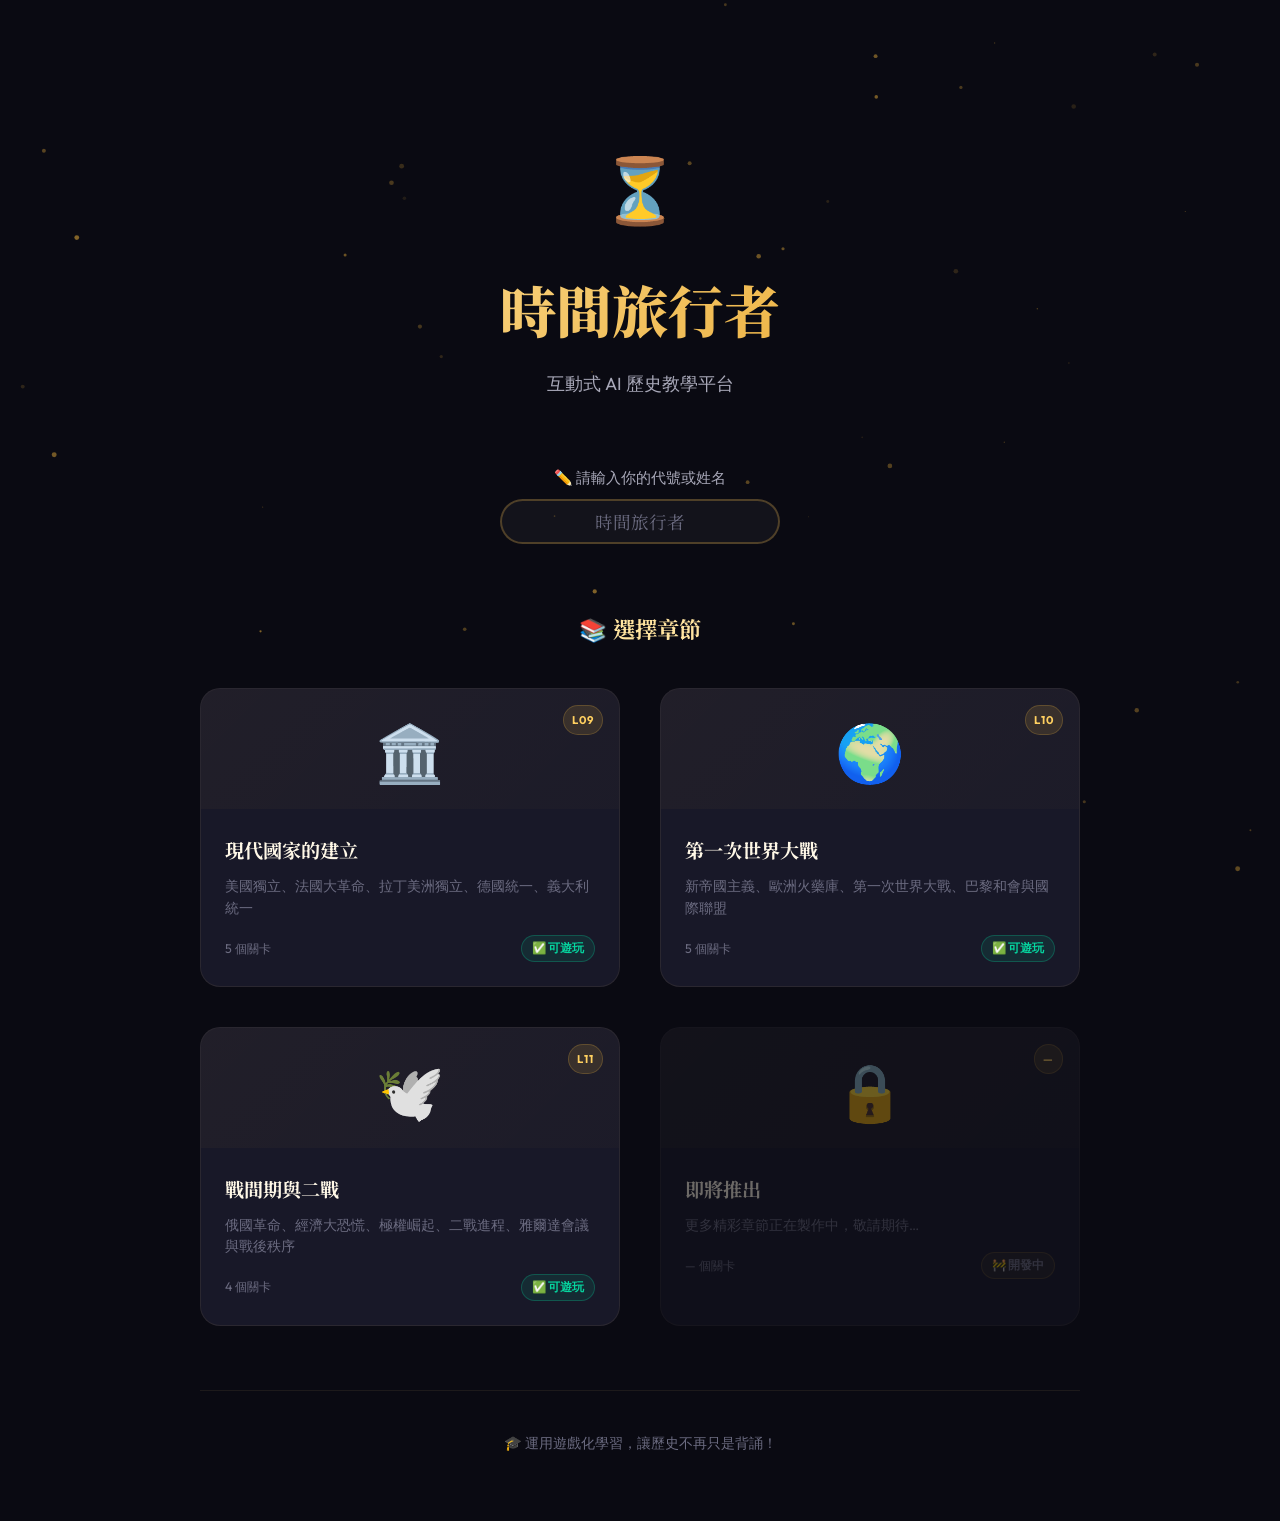
==== commit 8c2fbc31: "再次嘗試上傳" ====
--- a/index.html
+++ b/index.html
@@ -51,6 +51,21 @@
         <p class="chapter-desc">新帝國主義、歐洲火藥庫、第一次世界大戰、巴黎和會與國際聯盟</p>
         <div class="chapter-meta">
           <span class="chapter-levels">5 個關卡</span>
+          <span class="chapter-status-tag">✅ 可遊玩</span>
+        </div>
+      </div>
+    </a>
+
+    <a class="chapter-card chapter-available" id="ch03-card" href="#" onclick="enterChapter('ch03.html')">
+      <div class="chapter-badge">L11</div>
+      <div class="chapter-cover">
+        <span class="chapter-emoji">🕊️</span>
+      </div>
+      <div class="chapter-info">
+        <h3 class="chapter-name">戰間期與二戰</h3>
+        <p class="chapter-desc">俄國革命、經濟大恐慌、極權崛起、二戰進程、雅爾達會議與戰後秩序</p>
+        <div class="chapter-meta">
+          <span class="chapter-levels">4 個關卡</span>
           <span class="chapter-status-tag">✅ 可遊玩</span>
         </div>
       </div>
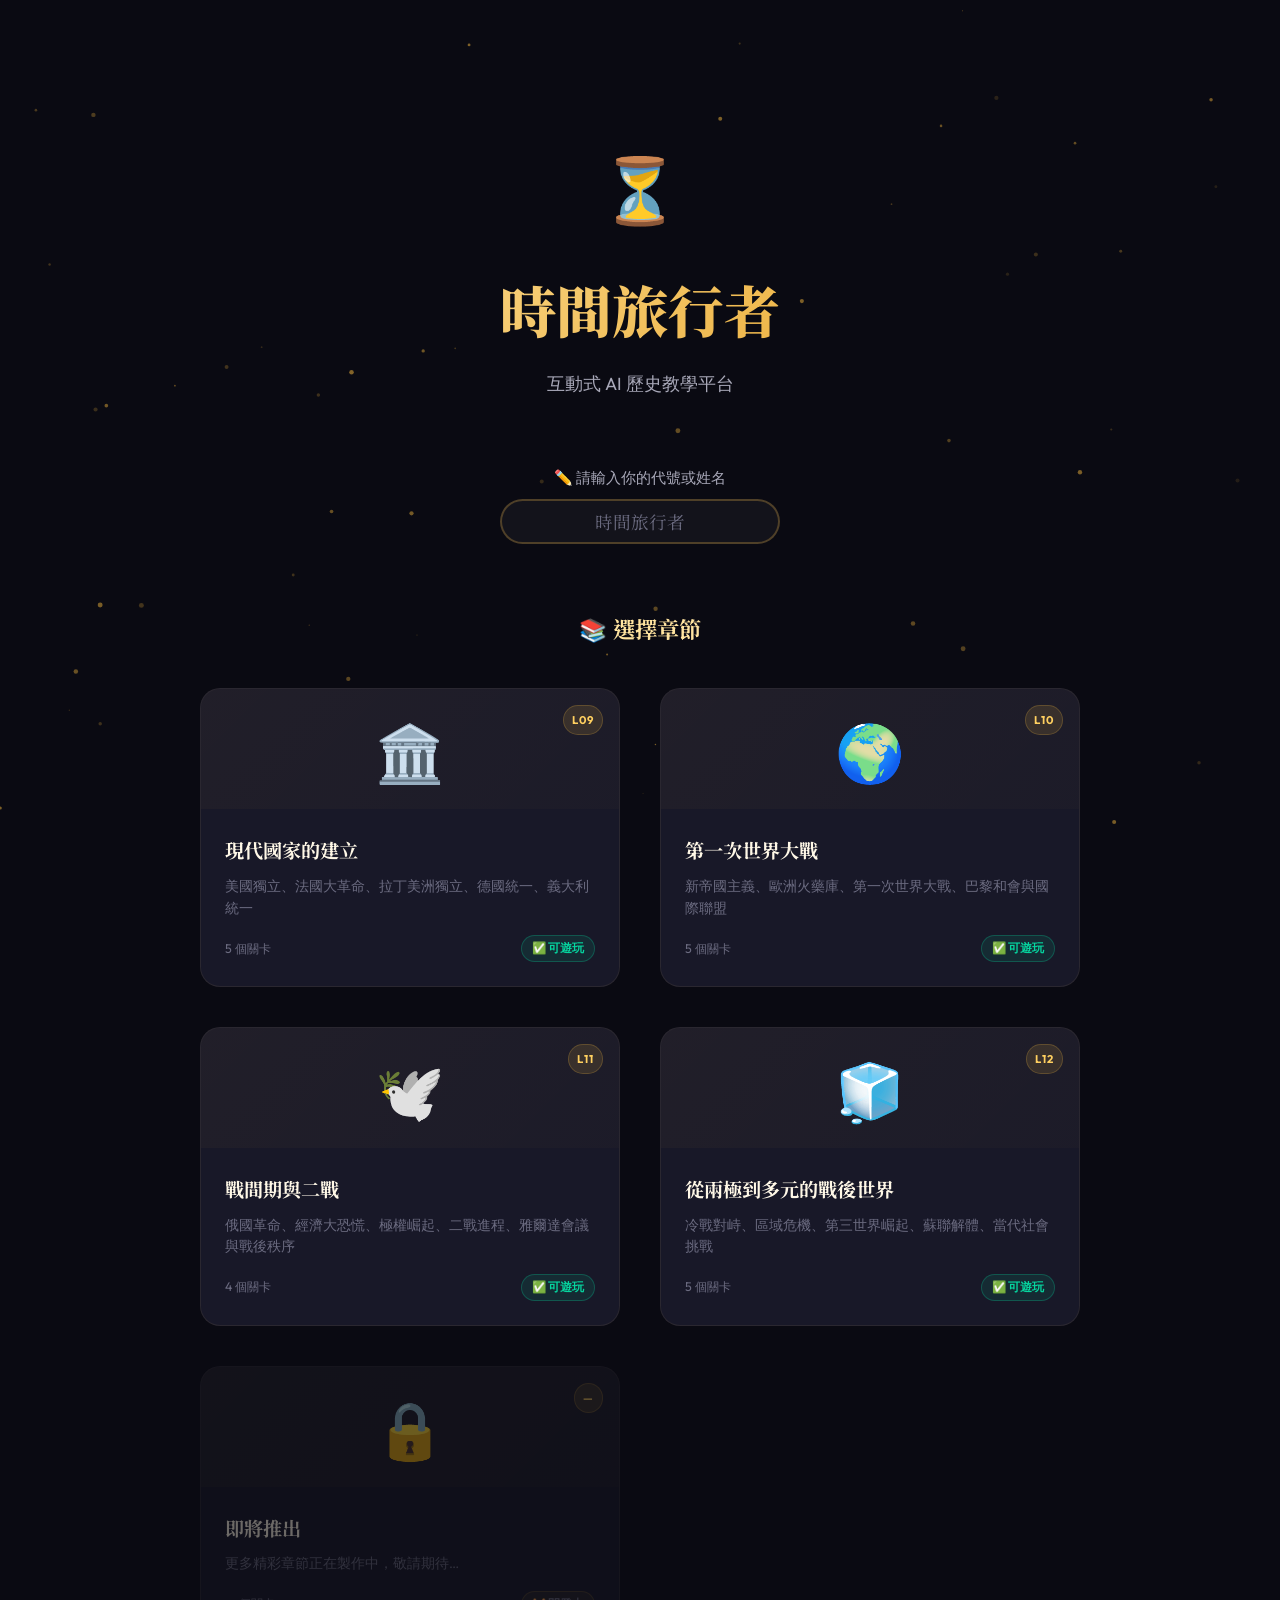
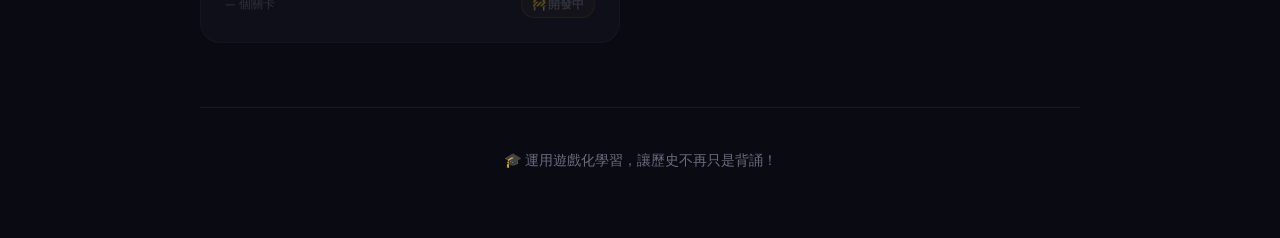
==== commit 8d8f5219: "檔案調整" ====
--- a/index.html
+++ b/index.html
@@ -56,22 +56,37 @@
       </div>
     </a>
 
-    <a class="chapter-card chapter-available" id="ch03-card" href="#" onclick="enterChapter('ch03.html')">
-      <div class="chapter-badge">L11</div>
-      <div class="chapter-cover">
-        <span class="chapter-emoji">🕊️</span>
-      </div>
-      <div class="chapter-info">
-        <h3 class="chapter-name">戰間期與二戰</h3>
-        <p class="chapter-desc">俄國革命、經濟大恐慌、極權崛起、二戰進程、雅爾達會議與戰後秩序</p>
-        <div class="chapter-meta">
-          <span class="chapter-levels">4 個關卡</span>
-          <span class="chapter-status-tag">✅ 可遊玩</span>
-        </div>
-      </div>
-    </a>
+<a class="chapter-card chapter-available" id="ch03-card" href="#" onclick="enterChapter('ch03.html')">
+<div class="chapter-badge">L11</div>
+<div class="chapter-cover">
+<span class="chapter-emoji">🕊️</span>
+</div>
+<div class="chapter-info">
+<h3 class="chapter-name">戰間期與二戰</h3>
+<p class="chapter-desc">俄國革命、經濟大恐慌、極權崛起、二戰進程、雅爾達會議與戰後秩序</p>
+<div class="chapter-meta">
+<span class="chapter-levels">4 個關卡</span>
+<span class="chapter-status-tag">✅ 可遊玩</span>
+</div>
+</div>
+</a>
 
-    <div class="chapter-card chapter-locked">
+<a class="chapter-card chapter-available" id="ch04-card" href="#" onclick="enterChapter('ch04.html')">
+<div class="chapter-badge">L12</div>
+<div class="chapter-cover">
+<span class="chapter-emoji">🧊</span>
+</div>
+<div class="chapter-info">
+<h3 class="chapter-name">從兩極到多元的戰後世界</h3>
+<p class="chapter-desc">冷戰對峙、區域危機、第三世界崛起、蘇聯解體、當代社會挑戰</p>
+<div class="chapter-meta">
+<span class="chapter-levels">5 個關卡</span>
+<span class="chapter-status-tag">✅ 可遊玩</span>
+</div>
+</div>
+</a>
+
+<div class="chapter-card chapter-locked">
       <div class="chapter-badge">—</div>
       <div class="chapter-cover">
         <span class="chapter-emoji">🔒</span>
